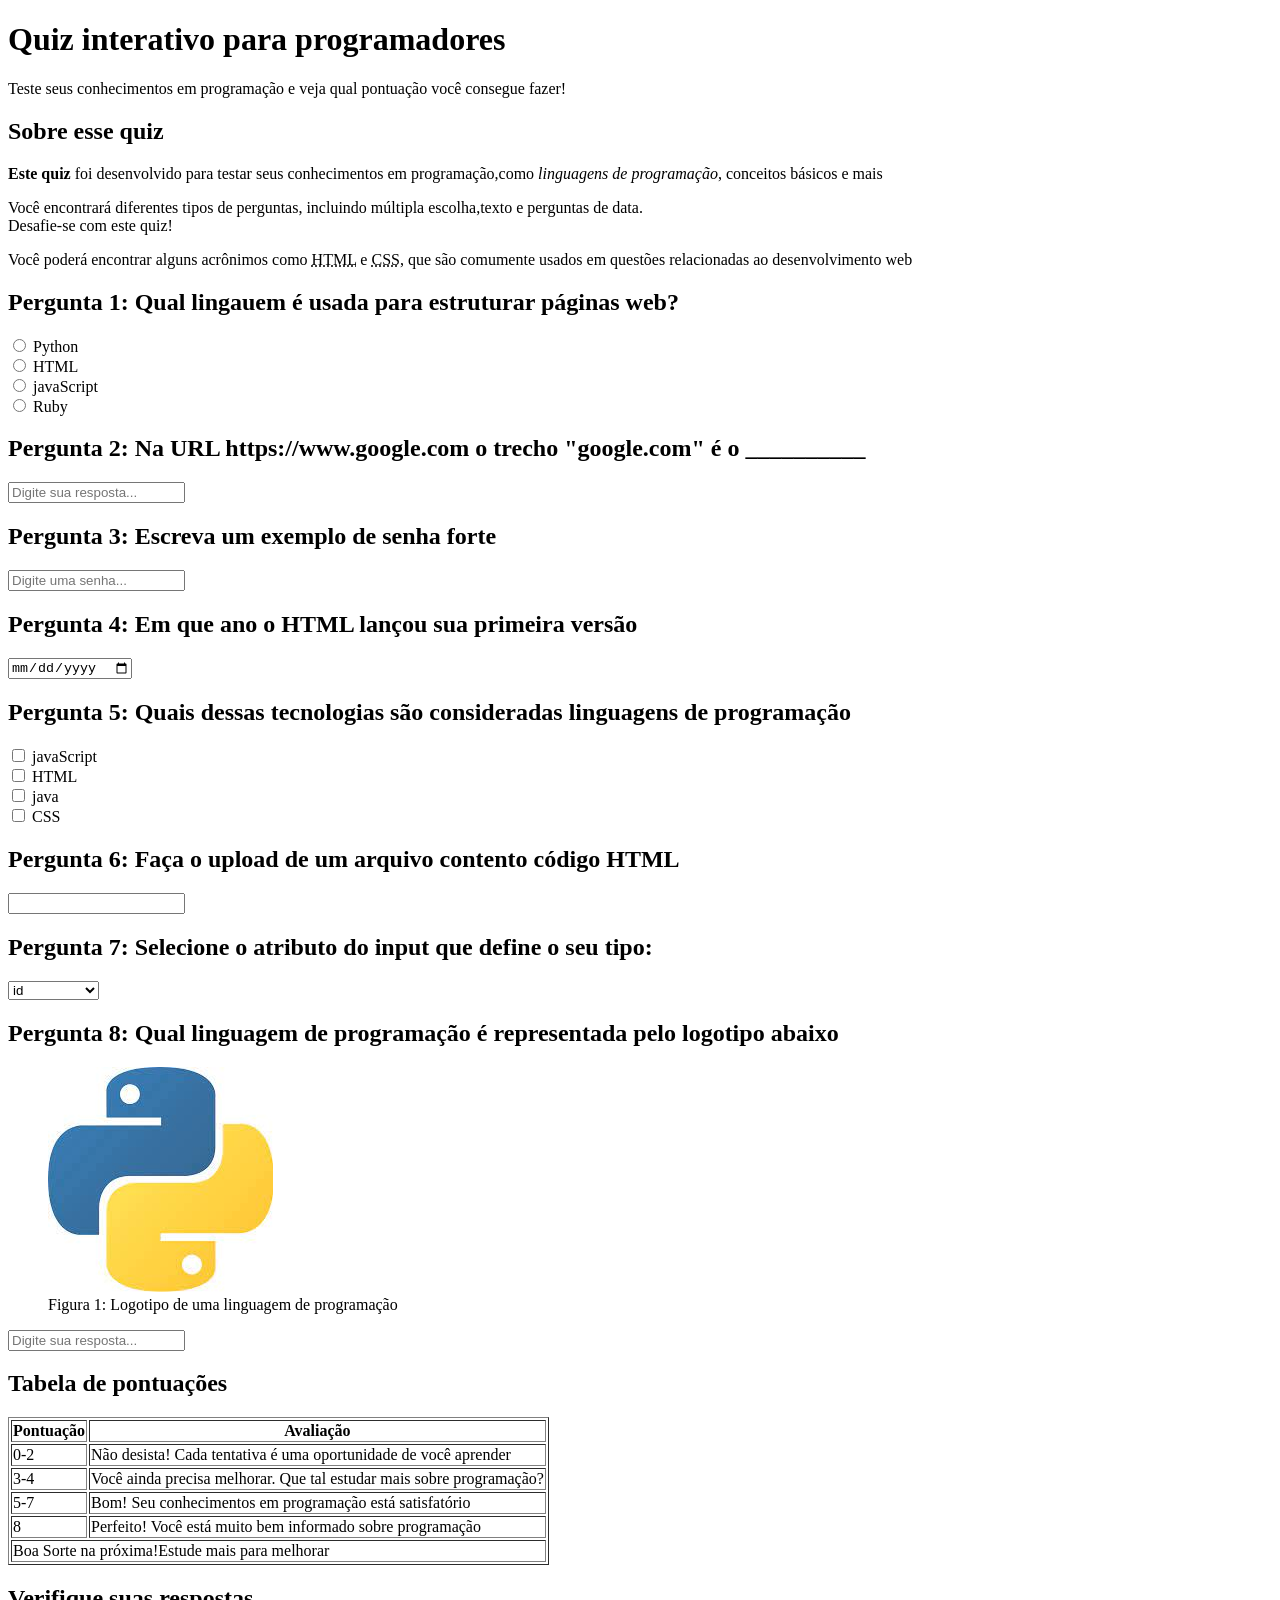
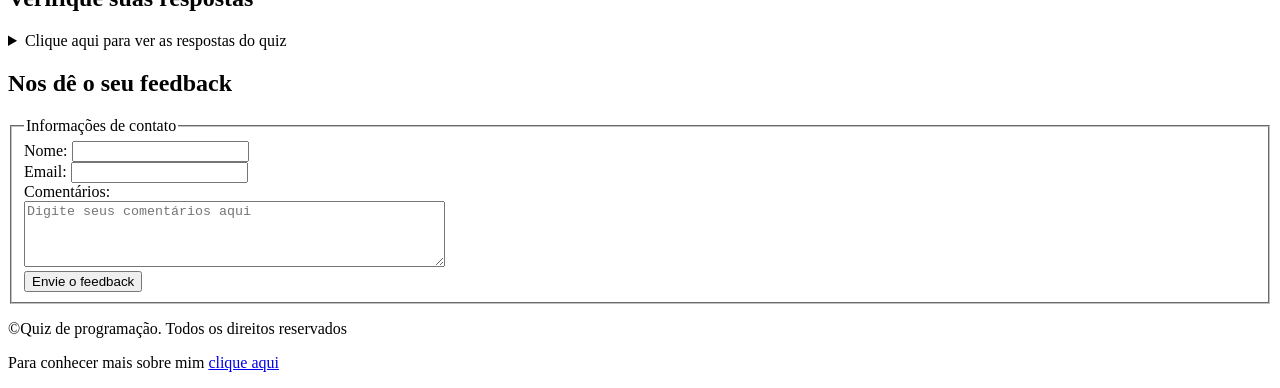
==== index.html @ a0ea6530 "editando arquivo" ====
<!DOCTYPE html>
<html lang="pt-br">
<head>
    <link rel="stylesheet" href="style.css">
    <meta charset="UTF-8">
    <meta name="viewport" content="width=device-width, initial-scale=1.0">
    <title>Quiz para programadores</title>
    <meta name="description"
content="Um Quiz interativo para testar seus conhecimentos"
</head>
<script src="main.js"></script>
<body>
    <header>
        <h1>Quiz interativo para programadores</h1>
        <p>Teste seus conhecimentos em programação e veja qual pontuação você consegue fazer!</p>
    </header>
    <main>
        <section>
            <h2>Sobre esse quiz</h2>
            <p><strong>Este quiz</strong> foi desenvolvido para testar seus conhecimentos em programação,como <em>linguagens de programação</em>, conceitos básicos e mais</p>
            <p>Você encontrará diferentes tipos de perguntas, incluindo múltipla escolha,texto e perguntas de data. <br>Desafie-se com este quiz!</p> 
            <p>Você poderá encontrar alguns acrônimos como <abbr title="Hypertext Markup Language">HTML</abbr> e <abbr title="Cascading Style Sheets">CSS</abbr>, que são comumente usados em questões relacionadas ao desenvolvimento web</p>           
        </section>
    <section>
        <!--Pergunta 1: Múltipkia escolha -->
    </section>
    <section>
        <h2>Pergunta 1: Qual lingauem é usada para estruturar páginas web?</h2>
        <form>
            <input type="radio" value="Python" id="p1a" name="pergunta1">
            <label for="p1a">Python</label><br>
            <input type="radio" value="HTML" id="p1b" name="pergunta1">
            <label for="pib">HTML</label><br>
            <input type="radio" value="javaScript" id="p1c" name="pergunta1">
            <label for="p1c">javaScript</label><br>
            <input type="radio" value="Ruby" id="p1d" name="pergunta1">
            <label for="p1d">Ruby</label><br>
        </form>
    </section>
    <!--Pergunta 2: texto-->
    <section>
        <h2>Pergunta 2: Na URL https://www.google.com o trecho "google.com" é o __________</h2>
        <form>
            <input type="text" id="p2" name="Pergunta2" placeholder="Digite sua resposta...">
        </form>
    </section>
    <!--Pergunta 3: senha-->
    <section>
        <h2>Pergunta 3: Escreva um exemplo de senha forte</h2>
        <form>
            <input type="password" id="p3" name="Pergunta3" placeholder="Digite uma senha...">
        </form>
    </section>
    <!--Pergunta 4: data-->
    <section>
        <h2>Pergunta 4: Em que ano o HTML lançou sua primeira versão</h2>
        <form>
            <input type="date" id="p4" name="Pergunta4">
        </form>
    </section>
    <!--Pergunta 5: selecão múltipla-->
    <section>
        <h2>Pergunta 5: Quais dessas tecnologias são consideradas linguagens de programação</h2>
        <form>
            <input type="checkbox" id="p5a" name="Pergunta5" value="javaScript">
            <label for="p5a">javaScript</label><br>
            <input type="checkbox" id="p5b" name="Pergunta5" value="HTML">
            <label for="p5b">HTML</label><br>
            <input type="checkbox" id="p5c" name="Pergunta5" value="java">
            <label for="p5c">java</label><br>
            <input type="checkbox" id="p5d" name="Pergunta5" value="CSS">
            <label for="p5d">CSS</label><br>
        </form>
    </section>
    <!--Pergunta 6: Upload de arquivo-->
    <section>
        <h2>Pergunta 6: Faça o upload de um arquivo contento código HTML</h2>
        <form>
            <input type="fyle" id="p6" name="Pergunta6">
        </form>
    </section>
    <!--Pergunta 7: menu suspenso-->
    <section>
        <h2>Pergunta 7: Selecione o atributo do input que define o seu tipo:</h2>
        <form>
            <select name="pergunta7" id="p7">
                <option value="id">id</option>
                <option value="type">type</option>
                <option value="placeholder">placeholder</option>
            </select>
        </form>
    </section>
    <!--Pergunta 8: imagem-->
    <section>
        <h2>Pergunta 8: Qual linguagem de programação é representada pelo logotipo abaixo</h2>
        <figure>
            <img src="python.jpeg" alt="Logotipo de uma linguagem de programação"><br>
            <figcaption>Figura 1: Logotipo de uma linguagem de programação</figcaption>
        </figure>
        <input type="text" id="p8" name="pergunta8" placeholder="Digite sua resposta...">
    </section>
    <!--Tabela de pontuação-->
    <section>
        <h2>Tabela de pontuações</h2>
        <table border="1">
           <thead>
           <tr>
            <th>Pontuação</th>
            <th>Avaliação</th>
           </tr>
           </thead>
           <tbody>
        <tr>
            <td>0-2</td>
            <td>Não desista! Cada tentativa é uma oportunidade de você aprender</td>
        </tr>
        <tr>
            <td>3-4</td>
            <td>Você ainda precisa melhorar. Que tal estudar mais sobre programação?</td>
        </tr>
        <tr>
            <td>5-7</td>
            <td>Bom! Seu conhecimentos em programação está satisfatório</td>
        </tr>
        <tr>
            <td>8</td>
            <td>Perfeito! Você está muito bem informado sobre programação</td>
        </tr>
        </tbody>
        <tfoot>
            <tr>
                <td colspan="2">Boa Sorte na próxima!Estude mais para melhorar</td>
            </tr>
        </tfoot>
        </table>
    </section>
    <!--Lista de Respostas-->
    <section>
        <h2>Verifique suas respostas</h2>
        <details>
            <summary>Clique aqui para ver as respostas do quiz</summary>
        <ol>
            <li>HTML</li>
            <li>Domínio</li>
            <li>Ab$#4060ll</li>
            <li>1991</li>
            <li>JavaScript, Java</li>
            <li>Arquivo deve ter extensão .html</li>
            <li>type</li>
            <li>Python</li>
        </ol>
        </details>
    </section>
    <!--Formulário de feedback-->
    <section>
        <h2>Nos dê o seu feedback</h2>
        <form>
            <fieldset>
            <legend>Informações de contato</legend>
            <label for="name">Nome:</label>
           <input type="text" id="nome"
           name="nome"><br>
            <label for="email">Email:</label>
           <input type="email" id="email"
           name="email"><br>
           <label for="cometários">Comentários:</label><br>
           <textarea id="comentários"
           name="comentários" rows="4" cols="50" placeholder="Digite seus comentários aqui"></textarea><br>
           <button onclick="alert('FEEDBACK ENVIADO')">Envie o feedback</button>
           </fieldset>
        </form>
    </section>
    </main>
    <footer>
        <p>&copyQuiz de programação. Todos os direitos reservados</p>
        <p>Para conhecer mais sobre mim <a href="https://www.linkedin.com/in/pedropolita/"target="_blank">clique aqui<a></p>
    </footer>
</body>
</html>
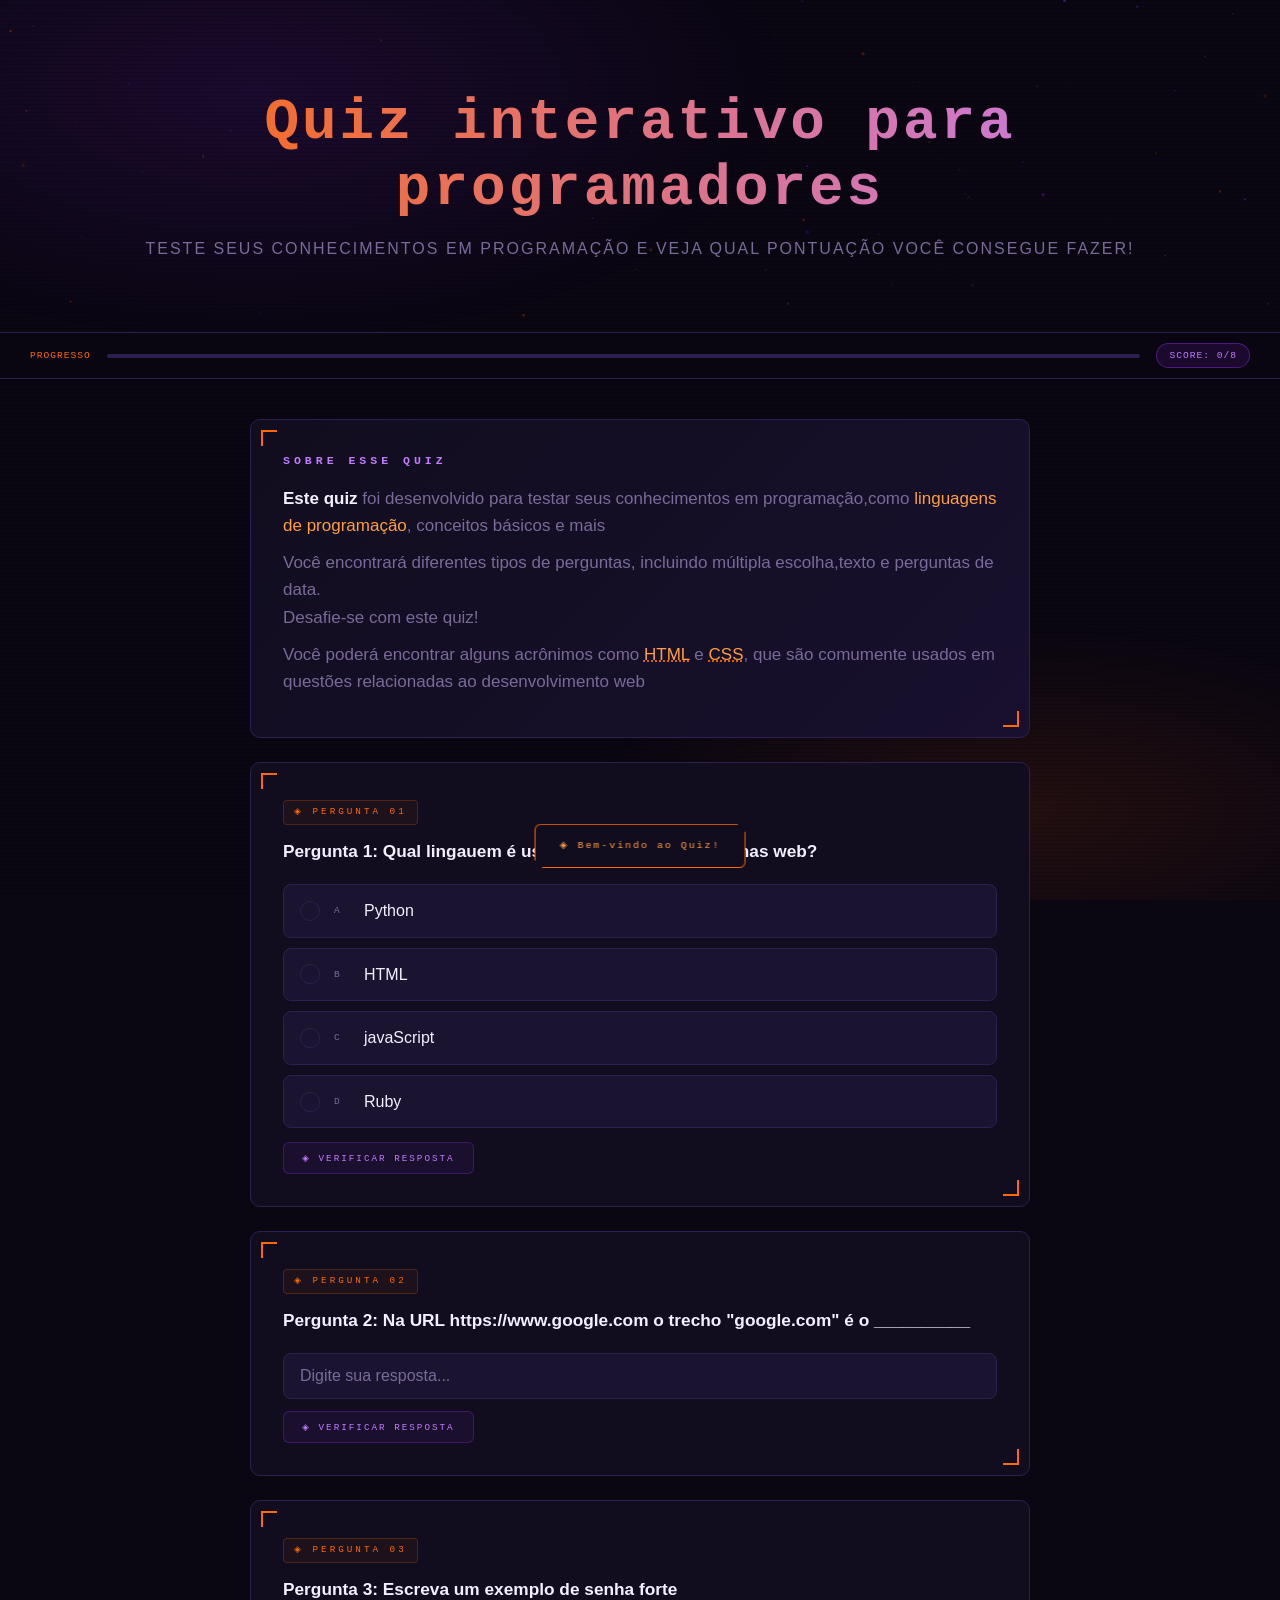
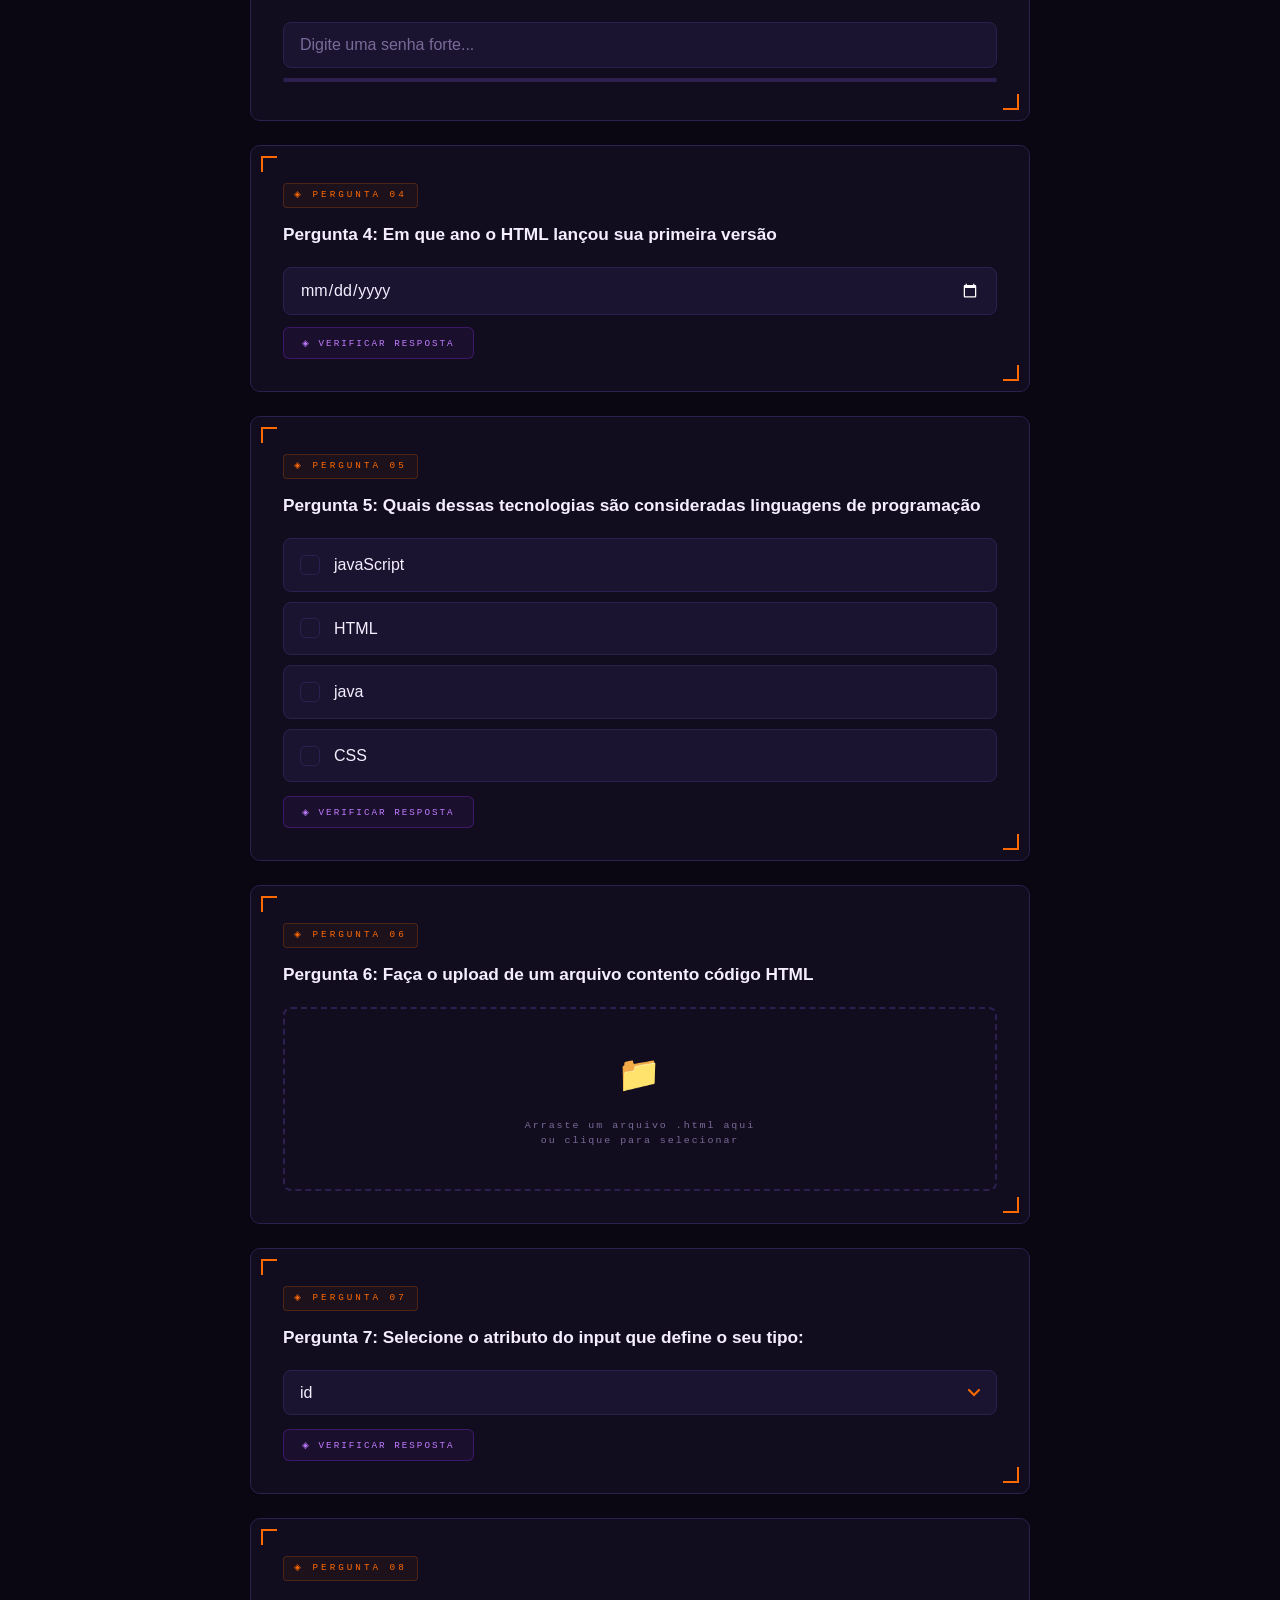
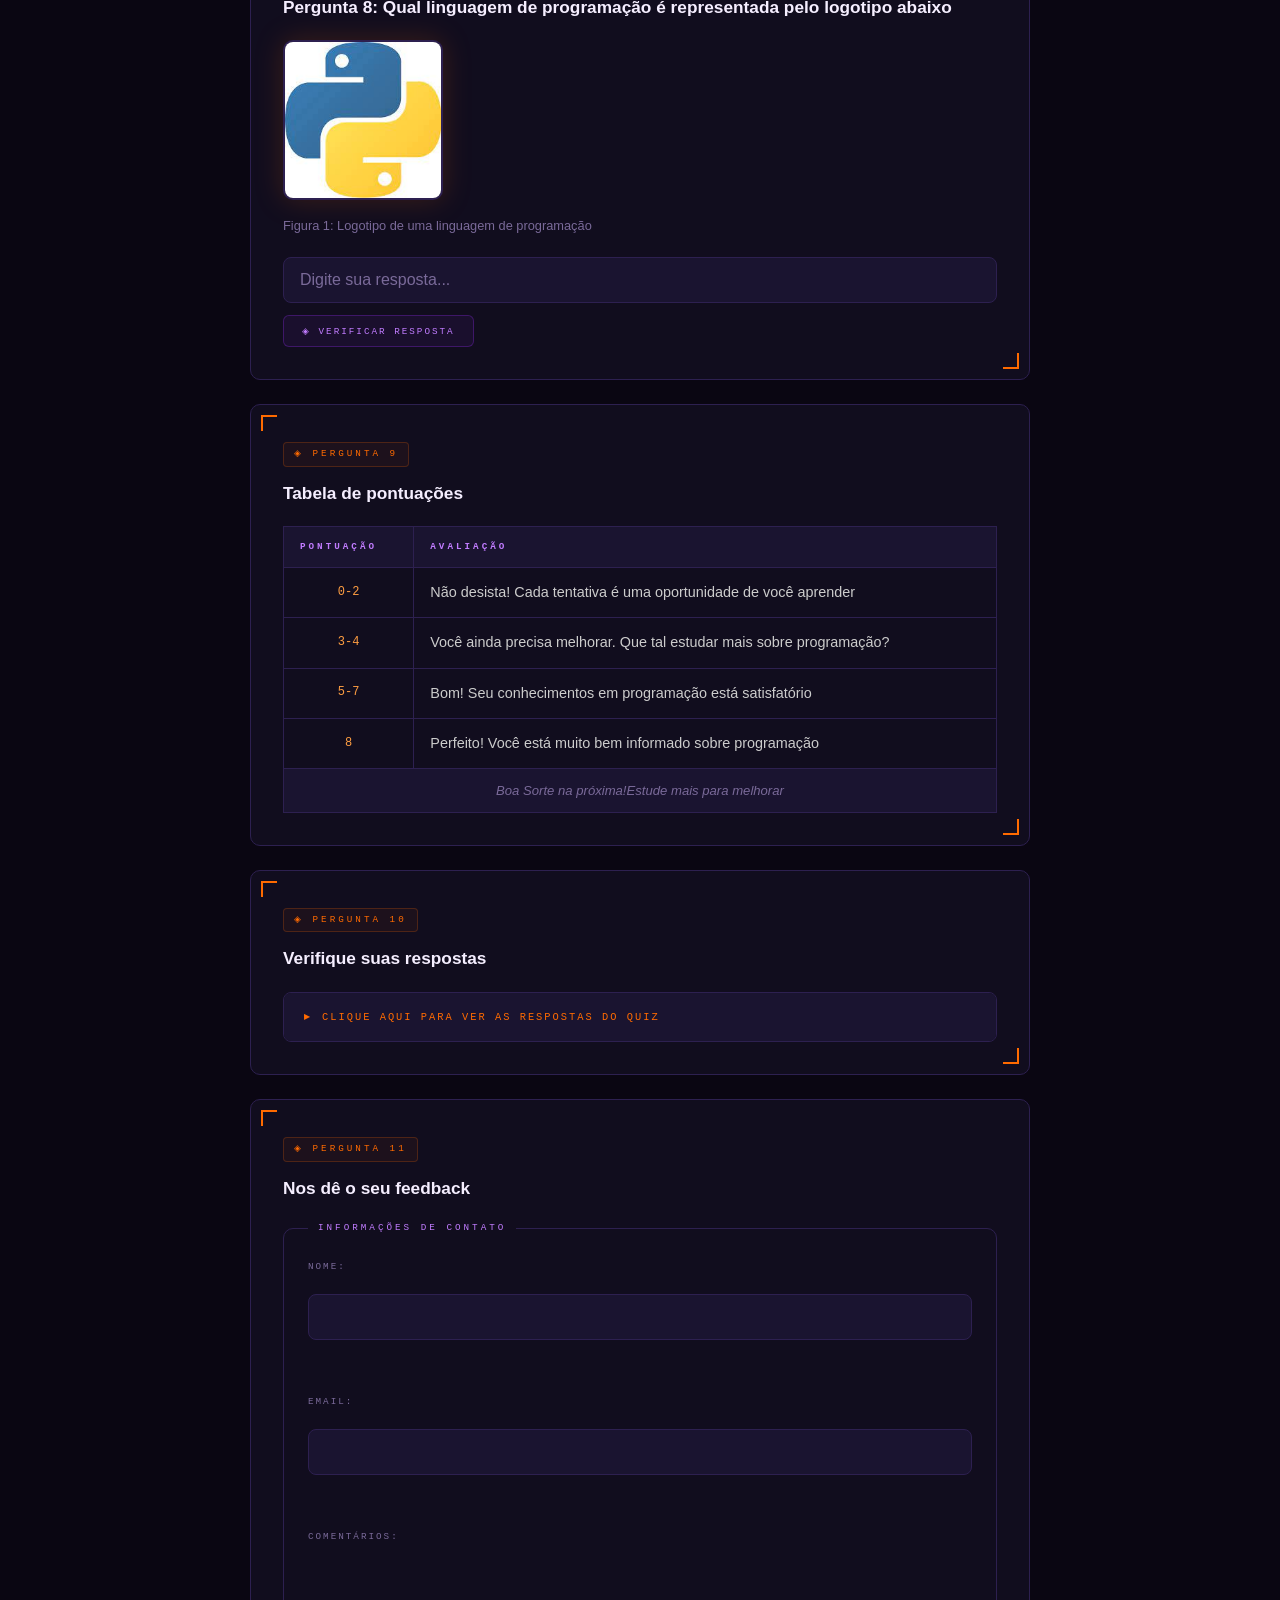
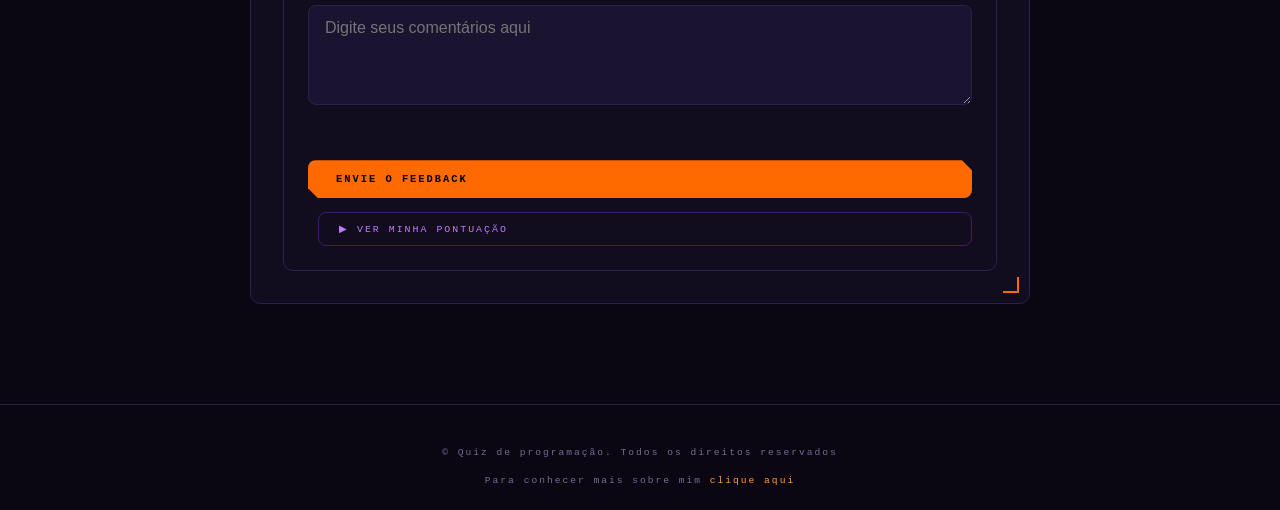
==== commit 7d8b3ab9: "Unable to access link on mobile (69fbca812a6afbd5f329c3d2)" ====
--- a/index.html
+++ b/index.html
@@ -1,14 +1,12 @@
 <!DOCTYPE html>
 <html lang="pt-br">
 <head>
-    <link rel="stylesheet" href="style.css">
     <meta charset="UTF-8">
     <meta name="viewport" content="width=device-width, initial-scale=1.0">
     <title>Quiz para programadores</title>
-    <meta name="description"
-content="Um Quiz interativo para testar seus conhecimentos"
+    <meta name="description" content="Um Quiz interativo para testar seus conhecimentos">
+    <link rel="stylesheet" href="Style.css">
 </head>
-<script src="main.js"></script>
 <body>
     <header>
         <h1>Quiz interativo para programadores</h1>
@@ -18,11 +16,11 @@
         <section>
             <h2>Sobre esse quiz</h2>
             <p><strong>Este quiz</strong> foi desenvolvido para testar seus conhecimentos em programação,como <em>linguagens de programação</em>, conceitos básicos e mais</p>
-            <p>Você encontrará diferentes tipos de perguntas, incluindo múltipla escolha,texto e perguntas de data. <br>Desafie-se com este quiz!</p> 
-            <p>Você poderá encontrar alguns acrônimos como <abbr title="Hypertext Markup Language">HTML</abbr> e <abbr title="Cascading Style Sheets">CSS</abbr>, que são comumente usados em questões relacionadas ao desenvolvimento web</p>           
+            <p>Você encontrará diferentes tipos de perguntas, incluindo múltipla escolha,texto e perguntas de data. <br>Desafie-se com este quiz!</p>
+            <p>Você poderá encontrar alguns acrônimos como <abbr title="Hypertext Markup Language">HTML</abbr> e <abbr title="Cascading Style Sheets">CSS</abbr>, que são comumente usados em questões relacionadas ao desenvolvimento web</p>
         </section>
     <section>
-        <!--Pergunta 1: Múltipkia escolha -->
+        <!--Pergunta 1: Múltipla escolha -->
     </section>
     <section>
         <h2>Pergunta 1: Qual lingauem é usada para estruturar páginas web?</h2>
@@ -30,7 +28,7 @@
             <input type="radio" value="Python" id="p1a" name="pergunta1">
             <label for="p1a">Python</label><br>
             <input type="radio" value="HTML" id="p1b" name="pergunta1">
-            <label for="pib">HTML</label><br>
+            <label for="p1b">HTML</label><br>
             <input type="radio" value="javaScript" id="p1c" name="pergunta1">
             <label for="p1c">javaScript</label><br>
             <input type="radio" value="Ruby" id="p1d" name="pergunta1">
@@ -172,8 +170,9 @@
     </section>
     </main>
     <footer>
-        <p>&copyQuiz de programação. Todos os direitos reservados</p>
-        <p>Para conhecer mais sobre mim <a href="https://www.linkedin.com/in/pedropolita/"target="_blank">clique aqui<a></p>
+        <p>&copy; Quiz de programação. Todos os direitos reservados</p>
+        <p>Para conhecer mais sobre mim <a href="https://www.linkedin.com/in/pedropolita/" target="_blank">clique aqui</a></p>
     </footer>
+    <script src="Main.js"></script>
 </body>
-</html>+</html>
--- a/Style.css
+++ b/Style.css
@@ -0,0 +1,411 @@
+@import url('https://fonts.googleapis.com/css2?family=Orbitron:wght@400;700;900&family=Rajdhani:wght@400;500;600&display=swap');
+
+:root {
+  --bg: #0a0612;
+  --surface: #110d1e;
+  --surface2: #1a1430;
+  --border: #2d2050;
+  --orange: #ff6a00;
+  --orange2: #ff9e42;
+  --purple: #9b30ff;
+  --purple2: #c17cff;
+  --pink: #ff2d78;
+  --text: #f5eeff;
+  --muted: #7a6a99;
+  --font-display: 'Orbitron', monospace;
+  --font-body: 'Rajdhani', sans-serif;
+  --r: 10px;
+}
+
+*, *::before, *::after { box-sizing: border-box; margin: 0; padding: 0; }
+html { scroll-behavior: smooth; }
+
+body {
+  background: var(--bg);
+  color: var(--text);
+  font-family: var(--font-body);
+  font-size: 17px;
+  line-height: 1.6;
+  overflow-x: hidden;
+}
+
+/* BG radial animado */
+body::before {
+  content: '';
+  position: fixed;
+  inset: 0;
+  background:
+    radial-gradient(ellipse 60% 40% at 20% 10%, rgba(155,48,255,.12) 0%, transparent 70%),
+    radial-gradient(ellipse 50% 30% at 80% 90%, rgba(255,106,0,.10) 0%, transparent 70%);
+  pointer-events: none;
+  z-index: 0;
+  animation: bgPulse 8s ease-in-out infinite alternate;
+}
+@keyframes bgPulse { from { opacity:.6; } to { opacity:1; } }
+
+/* Scanlines retro */
+body::after {
+  content: '';
+  position: fixed;
+  inset: 0;
+  background: repeating-linear-gradient(0deg, transparent, transparent 3px, rgba(0,0,0,.12) 3px, rgba(0,0,0,.12) 4px);
+  pointer-events: none;
+  z-index: 0;
+}
+
+/* HEADER */
+header {
+  position: relative;
+  z-index: 1;
+  padding: 90px 40px 70px;
+  text-align: center;
+  border-bottom: 1px solid var(--border);
+  overflow: hidden;
+}
+#header-canvas { position:absolute; inset:0; z-index:0; opacity:.45; }
+header > * { position:relative; z-index:1; }
+
+header h1 {
+  font-family: var(--font-display);
+  font-size: clamp(1.4rem,5vw,3.6rem);
+  font-weight: 900;
+  letter-spacing: 3px;
+  line-height: 1.15;
+  color: transparent;
+  background: linear-gradient(90deg, var(--orange), var(--purple2), var(--orange2));
+  background-size: 200%;
+  -webkit-background-clip: text;
+  background-clip: text;
+  animation: gradShift 4s linear infinite;
+}
+@keyframes gradShift { 0%{background-position:0%} 100%{background-position:200%} }
+
+header p {
+  margin-top: 14px;
+  color: var(--muted);
+  font-family: var(--font-body);
+  font-size: 1rem;
+  letter-spacing: 2px;
+  text-transform: uppercase;
+}
+
+/* PROGRESS BAR STICKY */
+#quiz-progress-wrap {
+  position: sticky;
+  top: 0;
+  z-index: 100;
+  background: rgba(10,6,18,.88);
+  backdrop-filter: blur(14px);
+  border-bottom: 1px solid var(--border);
+  padding: 10px 30px;
+  display: flex;
+  align-items: center;
+  gap: 16px;
+}
+#quiz-progress-wrap > span {
+  font-family: var(--font-display);
+  font-size: .6rem;
+  color: var(--orange);
+  white-space: nowrap;
+  letter-spacing: 1px;
+}
+#quiz-progress-bar { flex:1; height:4px; background:var(--border); border-radius:4px; overflow:hidden; }
+#quiz-progress-fill { height:100%; width:0%; background:linear-gradient(90deg,var(--orange),var(--purple)); border-radius:4px; transition:width .5s ease; }
+#quiz-score-badge {
+  font-family: var(--font-display);
+  font-size: .6rem;
+  padding: 4px 12px;
+  border-radius: 20px;
+  background: rgba(155,48,255,.12);
+  border: 1px solid rgba(155,48,255,.4);
+  color: var(--purple2);
+  letter-spacing: 1px;
+}
+
+/* MAIN */
+main {
+  position: relative;
+  z-index: 1;
+  max-width: 820px;
+  margin: 0 auto;
+  padding: 40px 20px 100px;
+  display: flex;
+  flex-direction: column;
+  gap: 24px;
+}
+
+/* CARDS */
+section {
+  background: var(--surface);
+  border: 1px solid var(--border);
+  border-radius: var(--r);
+  padding: 32px;
+  position: relative;
+  overflow: hidden;
+  transition: border-color .3s, box-shadow .3s, transform .3s;
+}
+section:hover {
+  border-color: rgba(155,48,255,.5);
+  box-shadow: 0 0 30px rgba(155,48,255,.07), inset 0 1px 0 rgba(255,255,255,.03);
+  transform: translateY(-2px);
+}
+
+/* Cantos decorativos */
+section::before, section::after {
+  content: '';
+  position: absolute;
+  width: 16px; height: 16px;
+  border-style: solid;
+  border-color: var(--orange);
+  transition: border-color .3s;
+}
+section::before { top:10px; left:10px; border-width:2px 0 0 2px; }
+section::after  { bottom:10px; right:10px; border-width:0 2px 2px 0; }
+section:hover::before, section:hover::after { border-color: var(--purple); }
+
+/* Label numeração */
+.q-label {
+  display: inline-flex;
+  align-items: center;
+  gap: 8px;
+  font-family: var(--font-display);
+  font-size: .58rem;
+  letter-spacing: 3px;
+  color: var(--orange);
+  text-transform: uppercase;
+  margin-bottom: 14px;
+  padding: 4px 10px;
+  border: 1px solid rgba(255,106,0,.22);
+  border-radius: 4px;
+  background: rgba(255,106,0,.05);
+}
+
+/* SOBRE */
+section.intro { background: linear-gradient(135deg, #110d1e, #18102e); }
+section.intro h2 { font-family:var(--font-display); font-size:.72rem; letter-spacing:4px; color:var(--purple2); margin-bottom:14px; text-transform:uppercase; }
+section.intro p  { color:var(--muted); margin-bottom:10px; }
+section.intro strong { color:var(--text); }
+section.intro em { color:var(--orange2); font-style:normal; }
+abbr { text-decoration:underline dotted var(--orange); cursor:help; color:var(--orange2); }
+
+/* HEADING */
+h2.qh { font-family:var(--font-body); font-size:1.08rem; font-weight:600; color:var(--text); margin-bottom:20px; line-height:1.45; }
+
+/* OPÇÕES */
+.options { display:flex; flex-direction:column; gap:10px; }
+.opt {
+  display: flex;
+  align-items: center;
+  gap: 14px;
+  padding: 13px 16px;
+  background: var(--surface2);
+  border: 1px solid var(--border);
+  border-radius: 8px;
+  cursor: pointer;
+  transition: all .2s;
+  position: relative;
+  overflow: hidden;
+  user-select: none;
+}
+.opt::before {
+  content: '';
+  position: absolute;
+  inset: 0;
+  background: linear-gradient(90deg,rgba(255,106,0,.06),transparent);
+  opacity: 0;
+  transition: opacity .2s;
+}
+.opt:hover { border-color:rgba(255,106,0,.5); }
+.opt:hover::before { opacity:1; }
+.opt.selected { border-color:var(--orange); background:rgba(255,106,0,.07); color:var(--orange2); }
+.opt.selected::before { opacity:1; }
+.opt.correct { border-color:#00ff88; background:rgba(0,255,136,.06); color:#00ff88; }
+.opt.wrong   { border-color:var(--pink); background:rgba(255,45,120,.06); color:var(--pink); }
+
+.opt-marker {
+  width: 20px; height: 20px;
+  border: 1.5px solid var(--border);
+  flex-shrink: 0;
+  display: flex; align-items: center; justify-content: center;
+  font-size: .6rem;
+  transition: all .2s;
+}
+.opt.radio    .opt-marker { border-radius:50%; }
+.opt.checkbox .opt-marker { border-radius:5px; }
+.opt.selected .opt-marker { border-color:var(--orange); background:var(--orange); color:#000; }
+.opt.correct  .opt-marker { border-color:#00ff88; background:#00ff88; color:#000; }
+.opt.wrong    .opt-marker { border-color:var(--pink); background:var(--pink); color:#fff; }
+
+.opt-letter { font-family:var(--font-display); font-size:.6rem; color:var(--muted); min-width:16px; transition:color .2s; }
+.opt.selected .opt-letter { color:var(--orange); }
+.opt-text { font-family:var(--font-body); font-size:1rem; }
+
+/* INPUTS */
+.styled-input, select, textarea {
+  width: 100%;
+  background: var(--surface2);
+  border: 1px solid var(--border);
+  border-radius: 8px;
+  color: var(--text);
+  font-family: var(--font-body);
+  font-size: 1rem;
+  padding: 13px 16px;
+  outline: none;
+  transition: border-color .2s, box-shadow .2s;
+}
+.styled-input:focus, select:focus, textarea:focus { border-color:var(--orange); box-shadow:0 0 0 3px rgba(255,106,0,.12); }
+.styled-input::placeholder { color:var(--muted); }
+input[type="date"] { color-scheme:dark; }
+select {
+  appearance:none; cursor:pointer;
+  background-image:url("data:image/svg+xml,%3Csvg xmlns='http://www.w3.org/2000/svg' width='12' height='8'%3E%3Cpath d='M1 1l5 5 5-5' stroke='%23ff6a00' stroke-width='2' fill='none' stroke-linecap='round'/%3E%3C/svg%3E");
+  background-repeat:no-repeat;
+  background-position:right 16px center;
+}
+select option { background:#1a1430; }
+textarea { resize:vertical; }
+
+/* FILE DROP */
+.file-drop {
+  border: 2px dashed var(--border);
+  border-radius: 8px;
+  padding: 40px 24px;
+  text-align: center;
+  cursor: none;
+  transition: all .3s;
+  color: var(--muted);
+  font-family: var(--font-display);
+  font-size: .62rem;
+  letter-spacing: 2px;
+}
+.file-drop .fi { font-size:2.2rem; margin-bottom:12px; display:block; transition:color .3s; }
+.file-drop:hover, .file-drop.drag { border-color:var(--orange); color:var(--orange); background:rgba(255,106,0,.04); }
+.file-drop:hover .fi, .file-drop.drag .fi { color:var(--orange); }
+.file-drop.loaded { border-color:#00ff88; color:#00ff88; }
+.file-drop.loaded .fi { color:#00ff88; }
+
+/* FIELDSET */
+fieldset { border:1px solid var(--border); border-radius:10px; padding:24px; display:flex; flex-direction:column; gap:14px; }
+legend { font-family:var(--font-display); font-size:.58rem; letter-spacing:3px; text-transform:uppercase; color:var(--purple2); padding:0 10px; }
+.field-label { font-family:var(--font-display); font-size:.58rem; letter-spacing:2px; text-transform:uppercase; color:var(--muted); margin-bottom:5px; display:block; }
+
+/* BOTÕES */
+.btn {
+  display: inline-flex;
+  align-items: center;
+  gap: 8px;
+  padding: 13px 28px;
+  font-family: var(--font-display);
+  font-size: .65rem;
+  letter-spacing: 2px;
+  font-weight: 700;
+  text-transform: uppercase;
+  color: #000;
+  background: var(--orange);
+  border: none;
+  border-radius: 8px;
+  cursor: none;
+  transition: all .2s;
+  clip-path: polygon(0 0,calc(100% - 10px) 0,100% 10px,100% 100%,10px 100%,0 calc(100% - 10px));
+}
+.btn:hover { background:var(--orange2); transform:translateY(-2px); box-shadow:0 8px 28px rgba(255,106,0,.3); }
+.btn:active { transform:scale(.97); }
+.btn-ghost {
+  display:inline-flex; align-items:center; gap:8px;
+  padding:10px 20px;
+  font-family:var(--font-display); font-size:.62rem; letter-spacing:2px; text-transform:uppercase;
+  color:var(--purple2); background:transparent;
+  border:1px solid rgba(155,48,255,.35); border-radius:8px; cursor:pointer; transition:all .2s;
+}
+.btn-ghost:hover { background:rgba(155,48,255,.1); box-shadow:0 0 20px rgba(155,48,255,.18); }
+
+/* VERIFY */
+.verify-btn {
+  margin-top:14px; display:inline-flex; align-items:center; gap:8px;
+  padding:9px 18px; font-family:var(--font-display); font-size:.58rem; letter-spacing:2px; text-transform:uppercase;
+  color:var(--purple2); background:rgba(155,48,255,.07); border:1px solid rgba(155,48,255,.28); border-radius:6px; cursor:pointer; transition:all .2s;
+}
+.verify-btn:hover { background:rgba(155,48,255,.16); border-color:var(--purple); }
+.verify-result { margin-top:10px; padding:10px 14px; border-radius:6px; font-family:var(--font-display); font-size:.62rem; letter-spacing:1px; display:none; }
+.verify-result.correct { background:rgba(0,255,136,.07); border:1px solid rgba(0,255,136,.28); color:#00ff88; }
+.verify-result.wrong   { background:rgba(255,45,120,.07); border:1px solid rgba(255,45,120,.28); color:var(--pink); }
+
+/* FIGURA */
+figure { margin-bottom:20px; }
+figure img { max-width:160px; border-radius:10px; border:2px solid var(--border); filter:drop-shadow(0 0 14px rgba(255,106,0,.18)); }
+figcaption { margin-top:8px; font-size:.8rem; color:var(--muted); }
+
+/* TABELA */
+.table-wrap { overflow-x:auto; }
+table { width:100%; border-collapse:collapse; font-family:var(--font-body); font-size:.9rem; }
+thead th { background:var(--surface2); color:var(--purple2); font-family:var(--font-display); font-size:.58rem; letter-spacing:3px; text-transform:uppercase; padding:13px 16px; text-align:left; border:1px solid var(--border); }
+tbody tr { border:1px solid var(--border); transition:background .2s; }
+tbody tr:hover { background:rgba(155,48,255,.05); }
+tbody td { padding:13px 16px; color:#ccc; border:1px solid var(--border); }
+tbody td:first-child { color:var(--orange2); font-family:var(--font-display); font-size:.75rem; text-align:center; }
+tfoot td { padding:11px 16px; text-align:center; color:var(--muted); font-style:italic; font-size:.82rem; border:1px solid var(--border); background:var(--surface2); }
+
+/* DETAILS */
+details { border:1px solid var(--border); border-radius:8px; overflow:hidden; }
+summary { padding:16px 20px; background:var(--surface2); cursor:pointer; font-family:var(--font-display); font-size:.65rem; letter-spacing:2px; text-transform:uppercase; color:var(--orange); list-style:none; display:flex; align-items:center; gap:10px; transition:background .2s; }
+summary::before { content:'▶'; font-size:.52rem; transition:transform .3s; }
+details[open] summary::before { transform:rotate(90deg); }
+summary:hover { background:rgba(255,106,0,.07); }
+ol { padding:20px 20px 20px 44px; display:flex; flex-direction:column; gap:10px; background:var(--surface); }
+ol li { font-family:var(--font-body); font-size:.95rem; color:#ccc; padding:10px 14px; background:var(--surface2); border-radius:6px; border-left:3px solid var(--orange); }
+ol li::marker { color:var(--orange); font-weight:700; }
+
+/* FOOTER */
+footer { position:relative; z-index:1; text-align:center; padding:40px 20px; border-top:1px solid var(--border); color:var(--muted); font-family:var(--font-display); font-size:.6rem; letter-spacing:2px; display:flex; flex-direction:column; gap:12px; }
+footer a { color:var(--orange2); text-decoration:none; transition:color .2s; }
+footer a:hover { color:var(--purple2); }
+
+/* TOAST */
+.toast {
+  position:fixed; bottom:32px; left:50%; transform:translateX(-50%) translateY(80px);
+  background:var(--surface); border:1px solid var(--orange); color:var(--orange2);
+  font-family:var(--font-display); font-size:.62rem; letter-spacing:2px;
+  padding:13px 24px; border-radius:6px; z-index:9998; opacity:0;
+  transition:all .4s cubic-bezier(.34,1.56,.64,1); pointer-events:none;
+  clip-path:polygon(0 0,calc(100% - 8px) 0,100% 8px,100% 100%,8px 100%,0 calc(100% - 8px));
+  box-shadow:0 0 24px rgba(255,106,0,.18); white-space:nowrap;
+}
+.toast.show { transform:translateX(-50%) translateY(0); opacity:1; }
+
+/* SCORE MODAL */
+#score-overlay {
+  position:fixed; inset:0; background:rgba(10,6,18,.92); backdrop-filter:blur(10px);
+  z-index:9990; display:flex; align-items:center; justify-content:center; opacity:0; pointer-events:none; transition:opacity .4s;
+}
+#score-overlay.open { opacity:1; pointer-events:all; }
+#score-box {
+  background:var(--surface); border:1px solid var(--orange); border-radius:14px;
+  padding:50px 50px 40px; text-align:center; max-width:420px; width:90%;
+  box-shadow:0 0 60px rgba(255,106,0,.18);
+  clip-path:polygon(0 0,calc(100% - 18px) 0,100% 18px,100% 100%,18px 100%,0 calc(100% - 18px));
+}
+#score-box h3 { font-family:var(--font-display); font-size:.65rem; letter-spacing:4px; color:var(--orange); text-transform:uppercase; margin-bottom:16px; }
+#score-number { font-family:var(--font-display); font-size:5rem; font-weight:900; line-height:1; background:linear-gradient(135deg,var(--orange),var(--purple2)); -webkit-background-clip:text; background-clip:text; color:transparent; margin-bottom:8px; }
+#score-msg { color:var(--muted); font-size:1rem; margin-bottom:30px; font-family:var(--font-body); line-height:1.5; }
+
+/* ANIMAÇÕES ENTRADA */
+@keyframes fadeUp { from{opacity:0;transform:translateY(30px)} to{opacity:1;transform:translateY(0)} }
+main section { animation:fadeUp .5s ease both; }
+main section:nth-child(1)  { animation-delay:.05s }
+main section:nth-child(2)  { animation-delay:.10s }
+main section:nth-child(3)  { animation-delay:.15s }
+main section:nth-child(4)  { animation-delay:.20s }
+main section:nth-child(5)  { animation-delay:.25s }
+main section:nth-child(6)  { animation-delay:.30s }
+main section:nth-child(7)  { animation-delay:.35s }
+main section:nth-child(8)  { animation-delay:.40s }
+main section:nth-child(9)  { animation-delay:.45s }
+main section:nth-child(10) { animation-delay:.50s }
+main section:nth-child(11) { animation-delay:.55s }
+main section:nth-child(12) { animation-delay:.60s }
+
+@media (max-width:600px) {
+  header { padding:50px 20px 40px; }
+  section { padding:24px 18px; }
+  #score-box { padding:36px 28px; }
+}
